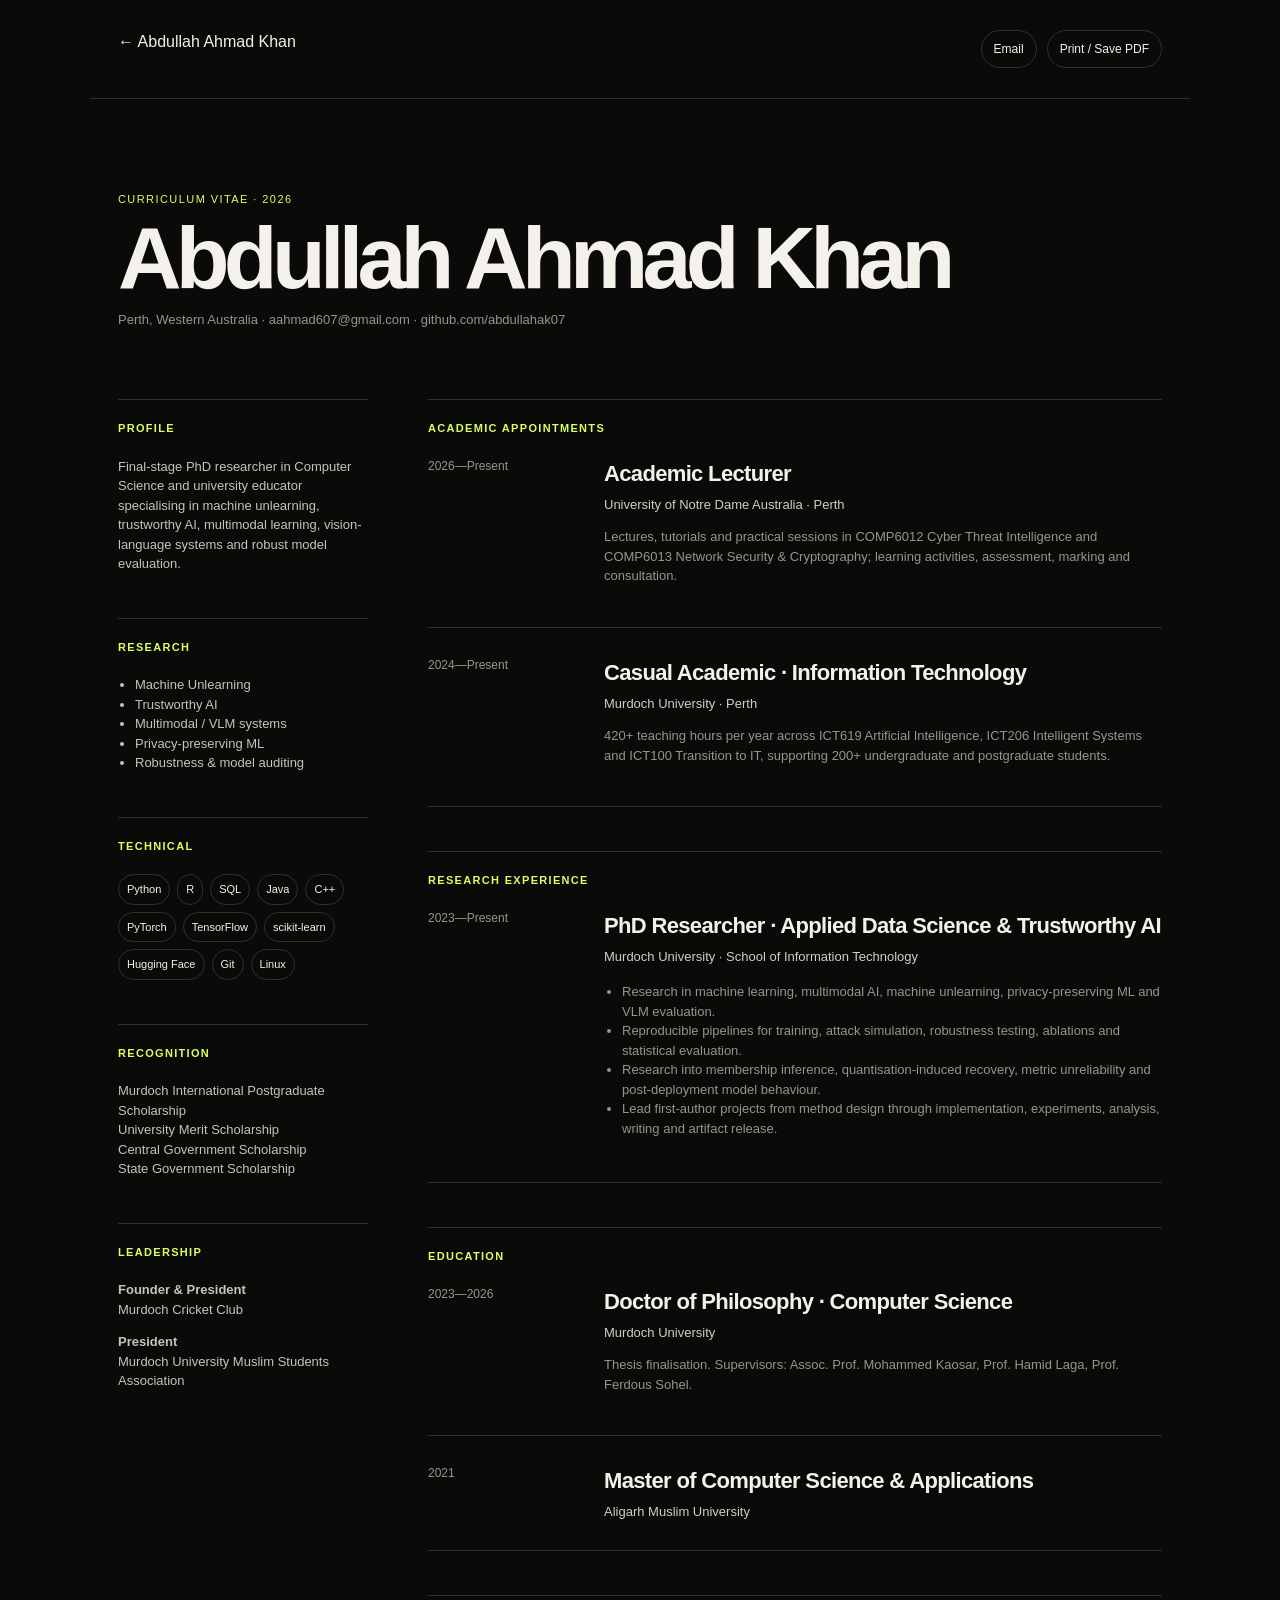
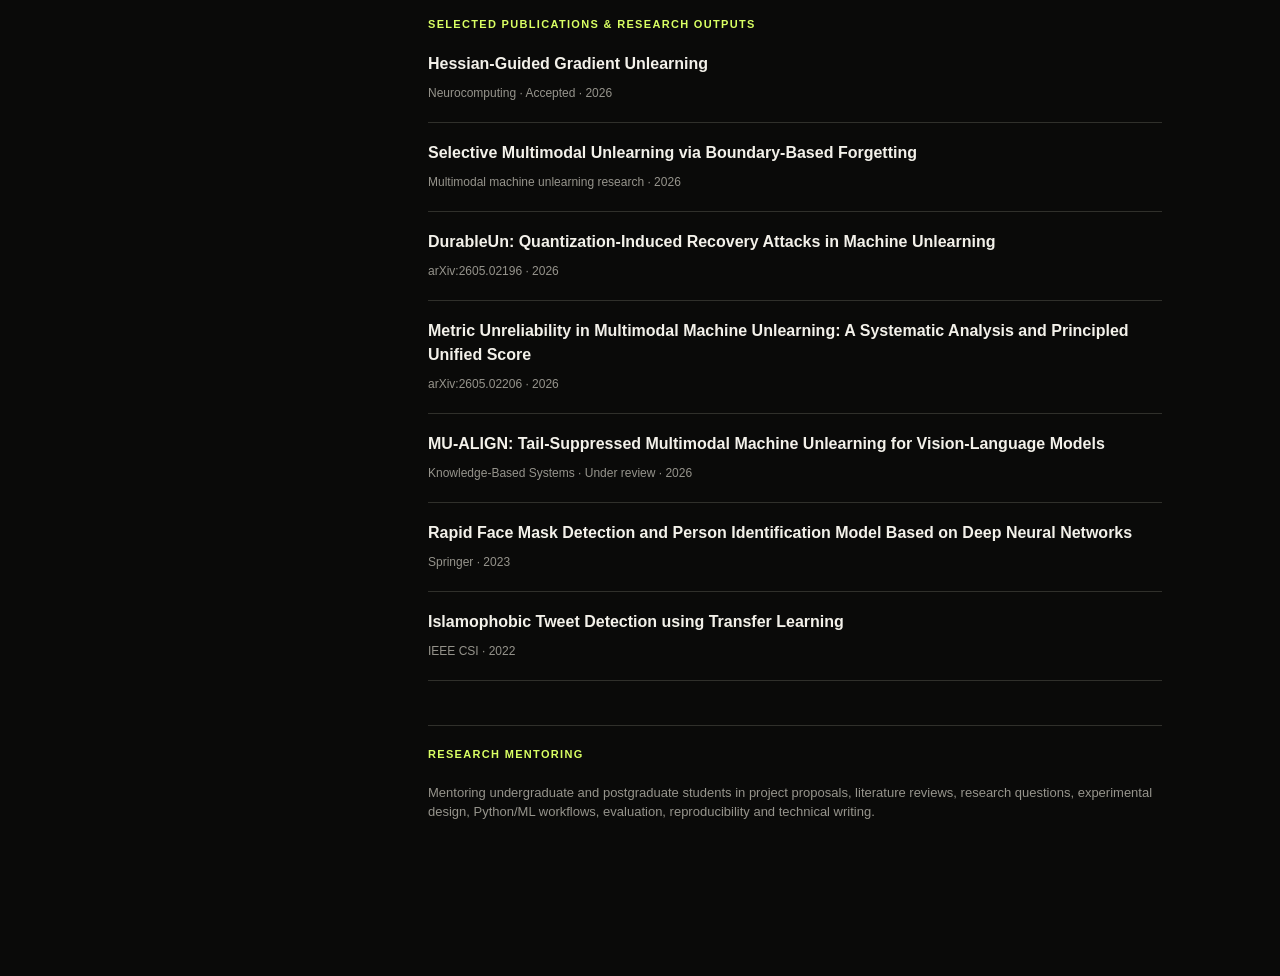
==== cv.html @ 759d42a9 "Add files via upload" ====
<!doctype html>
<html lang="en">
<head>
<meta charset="utf-8"><meta name="viewport" content="width=device-width,initial-scale=1">
<title>CV — Abdullah Ahmad Khan</title>
<meta name="description" content="Curriculum vitae of Abdullah Ahmad Khan — AI researcher and university lecturer.">
<style>
:root{--bg:#0a0a09;--text:#f3f1ea;--muted:#96948c;--line:#30302b;--accent:#d9ff63}*{box-sizing:border-box}body{margin:0;background:var(--bg);color:var(--text);font-family:Arial,Helvetica,sans-serif;line-height:1.5}a{color:inherit}.top{max-width:1100px;margin:auto;padding:30px 28px;display:flex;justify-content:space-between;gap:20px;border-bottom:1px solid var(--line)}.top a{text-decoration:none}.actions{display:flex;gap:10px}.actions a,.actions button{border:1px solid var(--line);background:none;color:var(--text);padding:9px 12px;border-radius:999px;font:inherit;font-size:12px;cursor:pointer}.cv{max-width:1100px;margin:auto;padding:70px 28px 110px}.name{font-size:clamp(48px,8vw,88px);letter-spacing:-.065em;line-height:.9;margin:0}.strap{color:var(--accent);text-transform:uppercase;letter-spacing:.13em;font-size:11px;margin:22px 0 10px}.contact{color:var(--muted);font-size:13px}.grid{display:grid;grid-template-columns:250px 1fr;gap:60px;margin-top:70px}.side h2,.main h2{font-size:11px;text-transform:uppercase;letter-spacing:.12em;color:var(--accent);margin:0 0 20px}.side section,.main section{border-top:1px solid var(--line);padding-top:20px;margin-bottom:44px}.side p,.side li{color:#c5c3bb;font-size:13px}.side ul{padding-left:17px}.item{display:grid;grid-template-columns:150px 1fr;gap:26px;padding:0 0 28px;margin-bottom:28px;border-bottom:1px solid var(--line)}.item time{color:var(--muted);font-size:12px}.item h3{font-size:22px;letter-spacing:-.03em;margin:0 0 5px}.item .org{color:#d0cec6;font-size:13px}.item p,.item li{color:var(--muted);font-size:13px}.item ul{padding-left:18px}.pub{padding:0 0 18px;margin-bottom:18px;border-bottom:1px solid var(--line)}.pub strong{display:block;margin-bottom:4px}.pub span{color:var(--muted);font-size:12px}.skills{display:flex;flex-wrap:wrap;gap:7px}.skills span{padding:6px 8px;border:1px solid var(--line);border-radius:999px;font-size:11px}@media(max-width:760px){.grid{grid-template-columns:1fr;gap:20px}.item{grid-template-columns:1fr;gap:6px}.top{padding:18px}.cv{padding:50px 20px}.actions a{display:none}}@media print{body{background:white;color:#111}.top{display:none}.cv{padding:0;max-width:none}.name{font-size:56px}.strap,.side h2,.main h2{color:#111}.contact,.side p,.side li,.item time,.item p,.item li,.pub span{color:#444}.grid{grid-template-columns:210px 1fr;gap:36px}.side section,.main section,.item,.pub{border-color:#ccc}.skills span{border-color:#ccc}.item{break-inside:avoid}.pub{break-inside:avoid}}
</style>
</head>
<body>
<header class="top"><a href="index.html">← Abdullah Ahmad Khan</a><div class="actions"><a href="mailto:aahmad607@gmail.com">Email</a><button onclick="window.print()">Print / Save PDF</button></div></header>
<main class="cv">
<p class="strap">Curriculum Vitae · 2026</p><h1 class="name">Abdullah Ahmad Khan</h1><p class="contact">Perth, Western Australia · aahmad607@gmail.com · github.com/abdullahak07</p>
<div class="grid">
<aside class="side">
<section><h2>Profile</h2><p>Final-stage PhD researcher in Computer Science and university educator specialising in machine unlearning, trustworthy AI, multimodal learning, vision-language systems and robust model evaluation.</p></section>
<section><h2>Research</h2><ul><li>Machine Unlearning</li><li>Trustworthy AI</li><li>Multimodal / VLM systems</li><li>Privacy-preserving ML</li><li>Robustness & model auditing</li></ul></section>
<section><h2>Technical</h2><div class="skills"><span>Python</span><span>R</span><span>SQL</span><span>Java</span><span>C++</span><span>PyTorch</span><span>TensorFlow</span><span>scikit-learn</span><span>Hugging Face</span><span>Git</span><span>Linux</span></div></section>
<section><h2>Recognition</h2><p>Murdoch International Postgraduate Scholarship<br>University Merit Scholarship<br>Central Government Scholarship<br>State Government Scholarship</p></section>
<section><h2>Leadership</h2><p><strong>Founder & President</strong><br>Murdoch Cricket Club</p><p><strong>President</strong><br>Murdoch University Muslim Students Association</p></section>
</aside>
<div class="main">
<section><h2>Academic appointments</h2>
<div class="item"><time>2026—Present</time><div><h3>Academic Lecturer</h3><div class="org">University of Notre Dame Australia · Perth</div><p>Lectures, tutorials and practical sessions in COMP6012 Cyber Threat Intelligence and COMP6013 Network Security & Cryptography; learning activities, assessment, marking and consultation.</p></div></div>
<div class="item"><time>2024—Present</time><div><h3>Casual Academic · Information Technology</h3><div class="org">Murdoch University · Perth</div><p>420+ teaching hours per year across ICT619 Artificial Intelligence, ICT206 Intelligent Systems and ICT100 Transition to IT, supporting 200+ undergraduate and postgraduate students.</p></div></div>
</section>
<section><h2>Research experience</h2><div class="item"><time>2023—Present</time><div><h3>PhD Researcher · Applied Data Science & Trustworthy AI</h3><div class="org">Murdoch University · School of Information Technology</div><ul><li>Research in machine learning, multimodal AI, machine unlearning, privacy-preserving ML and VLM evaluation.</li><li>Reproducible pipelines for training, attack simulation, robustness testing, ablations and statistical evaluation.</li><li>Research into membership inference, quantisation-induced recovery, metric unreliability and post-deployment model behaviour.</li><li>Lead first-author projects from method design through implementation, experiments, analysis, writing and artifact release.</li></ul></div></div></section>
<section><h2>Education</h2>
<div class="item"><time>2023—2026</time><div><h3>Doctor of Philosophy · Computer Science</h3><div class="org">Murdoch University</div><p>Thesis finalisation. Supervisors: Assoc. Prof. Mohammed Kaosar, Prof. Hamid Laga, Prof. Ferdous Sohel.</p></div></div>
<div class="item"><time>2021</time><div><h3>Master of Computer Science & Applications</h3><div class="org">Aligarh Muslim University</div></div></div>
</section>
<section><h2>Selected publications & research outputs</h2>
<div class="pub"><strong>Hessian-Guided Gradient Unlearning</strong><span>Neurocomputing · Accepted · 2026</span></div>
<div class="pub"><strong>Selective Multimodal Unlearning via Boundary-Based Forgetting</strong><span>Multimodal machine unlearning research · 2026</span></div>
<div class="pub"><strong>DurableUn: Quantization-Induced Recovery Attacks in Machine Unlearning</strong><span>arXiv:2605.02196 · 2026</span></div>
<div class="pub"><strong>Metric Unreliability in Multimodal Machine Unlearning: A Systematic Analysis and Principled Unified Score</strong><span>arXiv:2605.02206 · 2026</span></div>
<div class="pub"><strong>MU-ALIGN: Tail-Suppressed Multimodal Machine Unlearning for Vision-Language Models</strong><span>Knowledge-Based Systems · Under review · 2026</span></div>
<div class="pub"><strong>Rapid Face Mask Detection and Person Identification Model Based on Deep Neural Networks</strong><span>Springer · 2023</span></div>
<div class="pub"><strong>Islamophobic Tweet Detection using Transfer Learning</strong><span>IEEE CSI · 2022</span></div>
</section>
<section><h2>Research mentoring</h2><p style="color:var(--muted);font-size:13px">Mentoring undergraduate and postgraduate students in project proposals, literature reviews, research questions, experimental design, Python/ML workflows, evaluation, reproducibility and technical writing.</p></section>
</div></div></main></body></html>
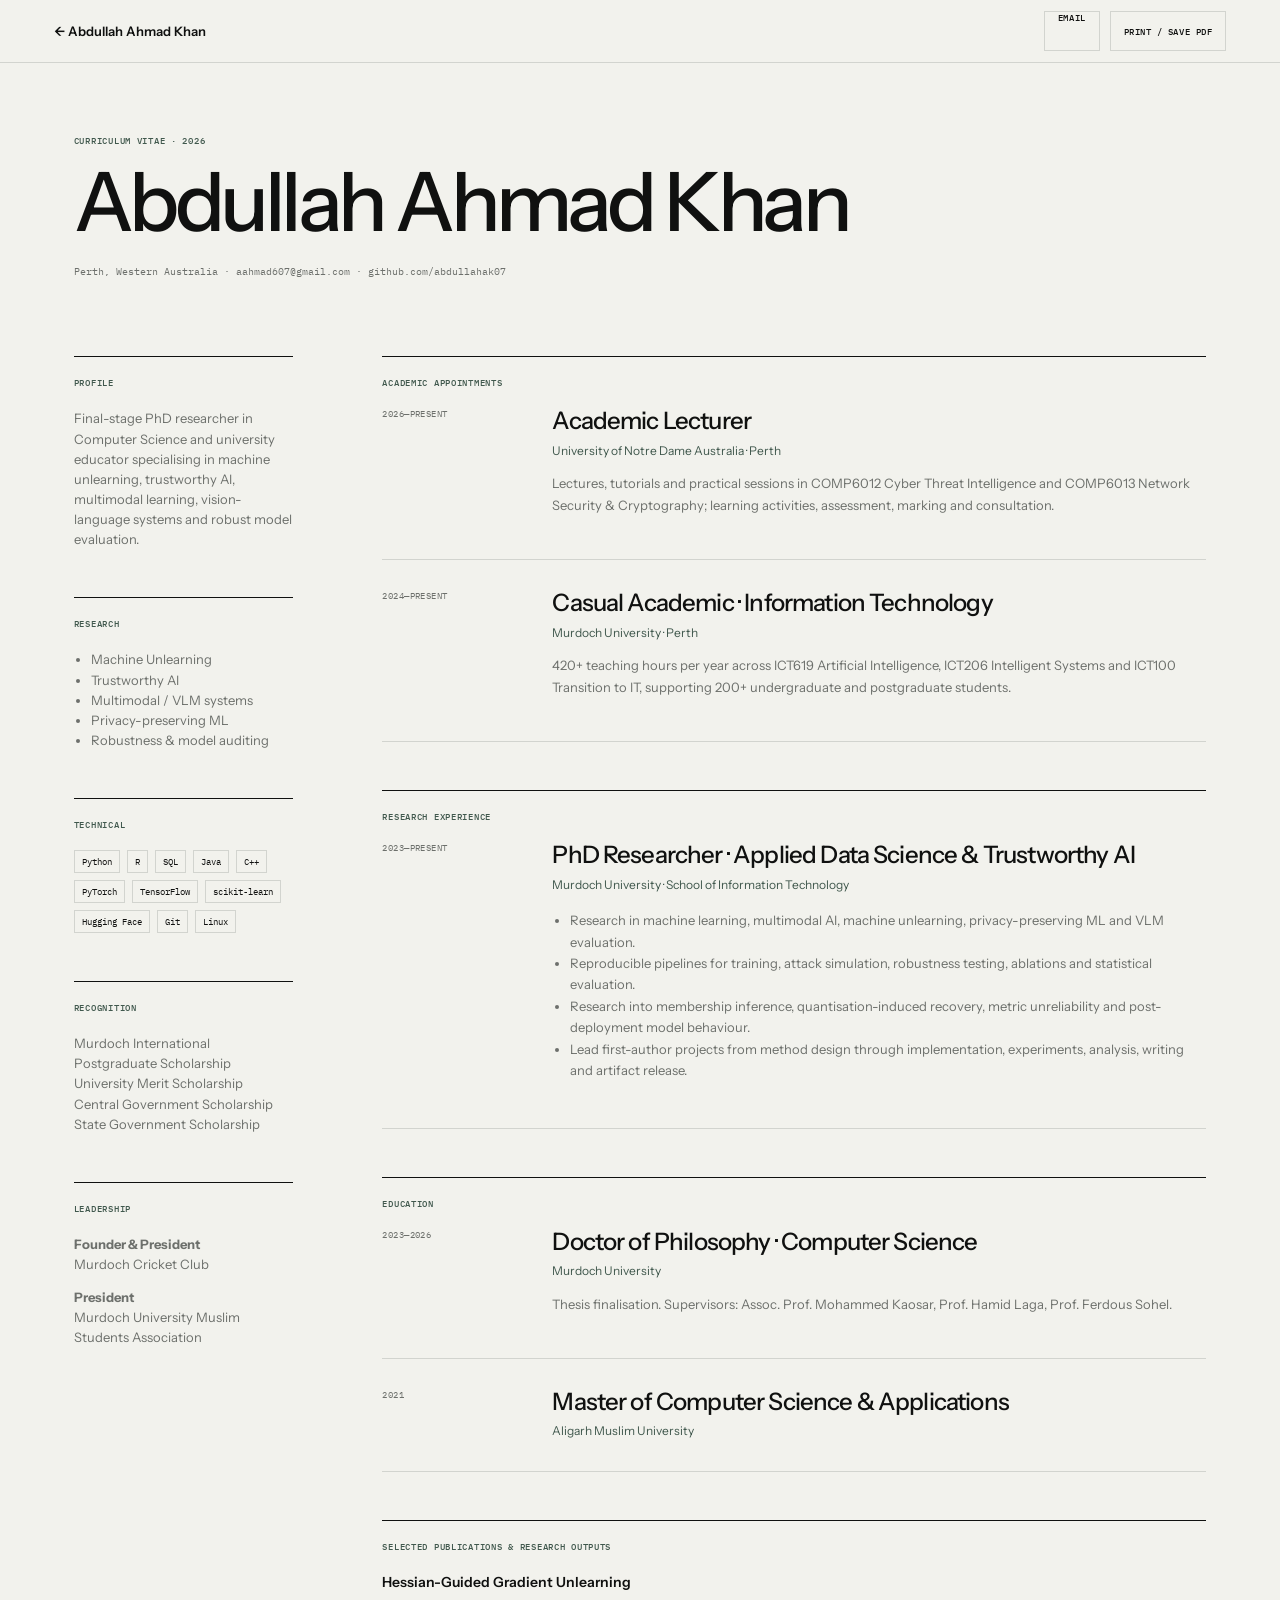
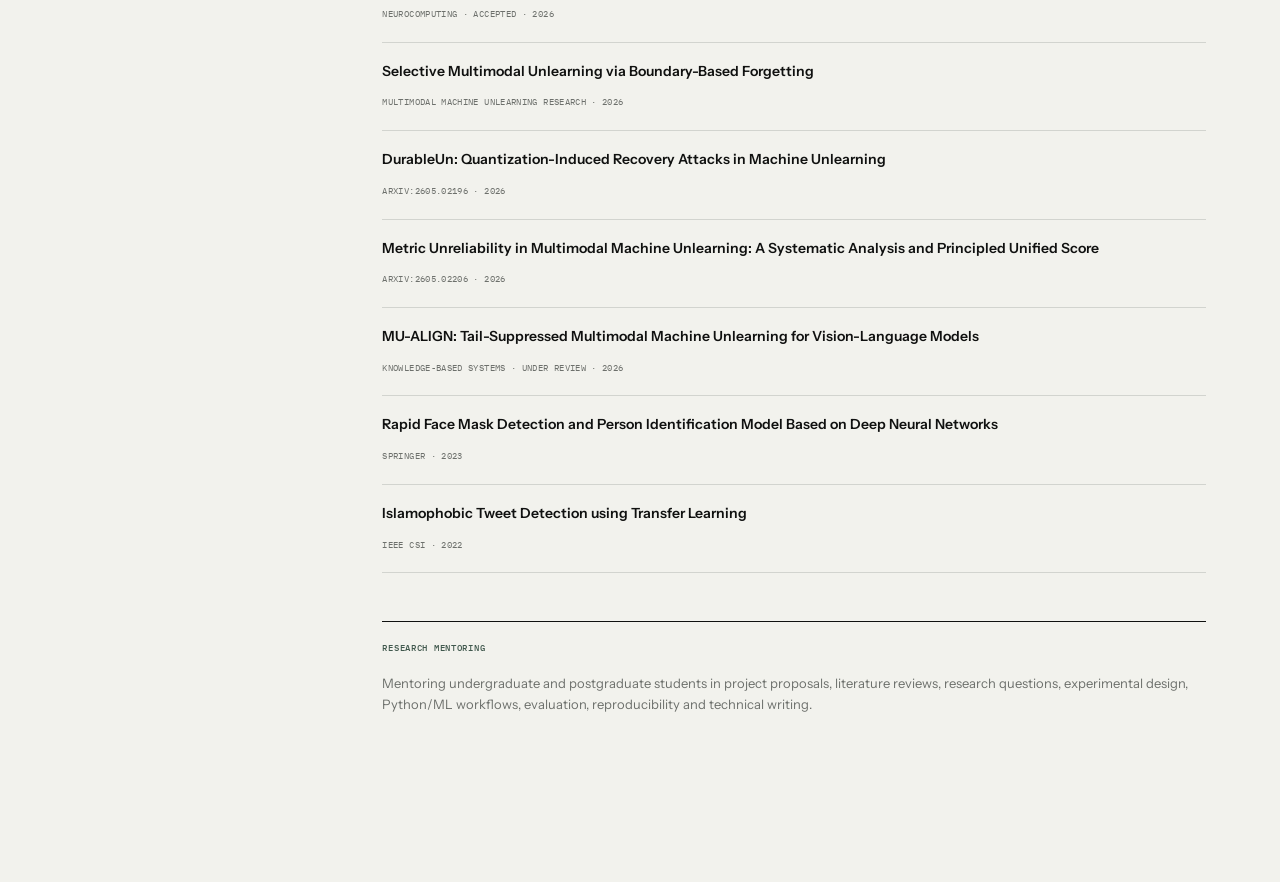
==== commit 61f0f0a8: "Align CV page with clean studio design" ====
--- a/cv.html
+++ b/cv.html
@@ -1,15 +1,20 @@
 <!doctype html>
 <html lang="en">
 <head>
-<meta charset="utf-8"><meta name="viewport" content="width=device-width,initial-scale=1">
+<meta charset="utf-8">
+<meta name="viewport" content="width=device-width,initial-scale=1">
+<meta name="theme-color" content="#f2f2ed">
 <title>CV — Abdullah Ahmad Khan</title>
 <meta name="description" content="Curriculum vitae of Abdullah Ahmad Khan — AI researcher and university lecturer.">
+<link rel="preconnect" href="https://fonts.googleapis.com">
+<link rel="preconnect" href="https://fonts.gstatic.com" crossorigin>
+<link href="https://fonts.googleapis.com/css2?family=IBM+Plex+Mono:wght@400;500&family=Instrument+Sans:wght@400;500;600&display=swap" rel="stylesheet">
 <style>
-:root{--bg:#0a0a09;--text:#f3f1ea;--muted:#96948c;--line:#30302b;--accent:#d9ff63}*{box-sizing:border-box}body{margin:0;background:var(--bg);color:var(--text);font-family:Arial,Helvetica,sans-serif;line-height:1.5}a{color:inherit}.top{max-width:1100px;margin:auto;padding:30px 28px;display:flex;justify-content:space-between;gap:20px;border-bottom:1px solid var(--line)}.top a{text-decoration:none}.actions{display:flex;gap:10px}.actions a,.actions button{border:1px solid var(--line);background:none;color:var(--text);padding:9px 12px;border-radius:999px;font:inherit;font-size:12px;cursor:pointer}.cv{max-width:1100px;margin:auto;padding:70px 28px 110px}.name{font-size:clamp(48px,8vw,88px);letter-spacing:-.065em;line-height:.9;margin:0}.strap{color:var(--accent);text-transform:uppercase;letter-spacing:.13em;font-size:11px;margin:22px 0 10px}.contact{color:var(--muted);font-size:13px}.grid{display:grid;grid-template-columns:250px 1fr;gap:60px;margin-top:70px}.side h2,.main h2{font-size:11px;text-transform:uppercase;letter-spacing:.12em;color:var(--accent);margin:0 0 20px}.side section,.main section{border-top:1px solid var(--line);padding-top:20px;margin-bottom:44px}.side p,.side li{color:#c5c3bb;font-size:13px}.side ul{padding-left:17px}.item{display:grid;grid-template-columns:150px 1fr;gap:26px;padding:0 0 28px;margin-bottom:28px;border-bottom:1px solid var(--line)}.item time{color:var(--muted);font-size:12px}.item h3{font-size:22px;letter-spacing:-.03em;margin:0 0 5px}.item .org{color:#d0cec6;font-size:13px}.item p,.item li{color:var(--muted);font-size:13px}.item ul{padding-left:18px}.pub{padding:0 0 18px;margin-bottom:18px;border-bottom:1px solid var(--line)}.pub strong{display:block;margin-bottom:4px}.pub span{color:var(--muted);font-size:12px}.skills{display:flex;flex-wrap:wrap;gap:7px}.skills span{padding:6px 8px;border:1px solid var(--line);border-radius:999px;font-size:11px}@media(max-width:760px){.grid{grid-template-columns:1fr;gap:20px}.item{grid-template-columns:1fr;gap:6px}.top{padding:18px}.cv{padding:50px 20px}.actions a{display:none}}@media print{body{background:white;color:#111}.top{display:none}.cv{padding:0;max-width:none}.name{font-size:56px}.strap,.side h2,.main h2{color:#111}.contact,.side p,.side li,.item time,.item p,.item li,.pub span{color:#444}.grid{grid-template-columns:210px 1fr;gap:36px}.side section,.main section,.item,.pub{border-color:#ccc}.skills span{border-color:#ccc}.item{break-inside:avoid}.pub{break-inside:avoid}}
+:root{--bg:#f2f2ed;--surface:#fafaf7;--ink:#101110;--muted:#6d706c;--line:#d2d4cf;--accent:#40584d;--sans:"Instrument Sans",Arial,sans-serif;--mono:"IBM Plex Mono",Consolas,monospace}*{box-sizing:border-box}html{background:var(--bg)}body{margin:0;background:var(--bg);color:var(--ink);font-family:var(--sans);font-size:16px;line-height:1.55;-webkit-font-smoothing:antialiased}a{color:inherit}.top{position:sticky;top:0;z-index:10;max-width:none;margin:0;padding:11px clamp(20px,4.2vw,64px);display:flex;justify-content:space-between;align-items:center;gap:20px;border-bottom:1px solid var(--line);background:rgba(242,242,237,.96);backdrop-filter:blur(12px)}.top>a{text-decoration:none;font-weight:600;font-size:13px}.actions{display:flex;gap:10px}.actions a,.actions button{min-height:40px;border:1px solid var(--line);background:transparent;color:var(--ink);padding:0 13px;font:500 9px var(--mono);text-transform:uppercase;letter-spacing:.06em;cursor:pointer;text-decoration:none}.actions a:hover,.actions button:hover{border-color:var(--ink)}.cv{max-width:1240px;margin:auto;padding:72px clamp(20px,4.2vw,64px) 120px}.strap{margin:0 0 18px;color:var(--accent);font:500 9px var(--mono);text-transform:uppercase;letter-spacing:.08em}.name{max-width:900px;font-size:clamp(48px,7vw,82px);font-weight:500;letter-spacing:-.055em;line-height:.92;margin:0}.contact{margin:24px 0 0;color:var(--muted);font:400 10px var(--mono);line-height:1.7}.grid{display:grid;grid-template-columns:minmax(210px,.42fr) minmax(0,1.58fr);gap:clamp(42px,7vw,96px);margin-top:76px}.side h2,.main h2{font:500 9px var(--mono);text-transform:uppercase;letter-spacing:.08em;color:var(--accent);margin:0 0 20px}.side section,.main section{border-top:1px solid var(--ink);padding-top:20px;margin-bottom:48px}.side p,.side li{color:var(--muted);font-size:13px}.side ul{padding-left:17px}.item{display:grid;grid-template-columns:140px minmax(0,1fr);gap:30px;padding:0 0 30px;margin-bottom:30px;border-bottom:1px solid var(--line)}.item time{color:var(--muted);font:400 9px var(--mono);text-transform:uppercase;letter-spacing:.05em}.item h3{font-size:24px;font-weight:500;letter-spacing:-.035em;line-height:1.1;margin:0 0 7px}.item .org{color:var(--accent);font-size:12px}.item p,.item li{color:var(--muted);font-size:13px;line-height:1.65}.item ul{padding-left:18px}.pub{padding:0 0 18px;margin-bottom:18px;border-bottom:1px solid var(--line)}.pub strong{display:block;font-size:14px;font-weight:600;margin-bottom:5px}.pub span{color:var(--muted);font:400 9px var(--mono);text-transform:uppercase;letter-spacing:.04em}.skills{display:flex;flex-wrap:wrap;gap:7px}.skills span{padding:5px 7px;border:1px solid var(--line);font:400 9px var(--mono)}:focus-visible{outline:2px solid var(--accent);outline-offset:3px}@media(max-width:760px){.grid{grid-template-columns:1fr;gap:10px}.item{grid-template-columns:1fr;gap:8px}.top{padding:10px 18px}.cv{padding:48px 20px 90px}.actions a{display:none}.name{font-size:clamp(46px,13vw,68px)}}@media print{body{background:#fff;color:#111}.top{display:none}.cv{padding:0;max-width:none}.name{font-size:54px}.strap,.side h2,.main h2,.item .org{color:#111}.contact,.side p,.side li,.item time,.item p,.item li,.pub span{color:#444}.grid{grid-template-columns:200px 1fr;gap:34px}.side section,.main section,.item,.pub{border-color:#ccc}.skills span{border-color:#ccc}.item,.pub{break-inside:avoid}}
 </style>
 </head>
 <body>
-<header class="top"><a href="index.html">← Abdullah Ahmad Khan</a><div class="actions"><a href="mailto:aahmad607@gmail.com">Email</a><button onclick="window.print()">Print / Save PDF</button></div></header>
+<header class="top"><a href="index.html">← Abdullah Ahmad Khan</a><div class="actions"><a href="mailto:aahmad607@gmail.com">Email</a><button type="button" onclick="window.print()">Print / Save PDF</button></div></header>
 <main class="cv">
 <p class="strap">Curriculum Vitae · 2026</p><h1 class="name">Abdullah Ahmad Khan</h1><p class="contact">Perth, Western Australia · aahmad607@gmail.com · github.com/abdullahak07</p>
 <div class="grid">
@@ -40,4 +45,4 @@
 <div class="pub"><strong>Islamophobic Tweet Detection using Transfer Learning</strong><span>IEEE CSI · 2022</span></div>
 </section>
 <section><h2>Research mentoring</h2><p style="color:var(--muted);font-size:13px">Mentoring undergraduate and postgraduate students in project proposals, literature reviews, research questions, experimental design, Python/ML workflows, evaluation, reproducibility and technical writing.</p></section>
-</div></div></main></body></html>
+</div></div></main></body></html>
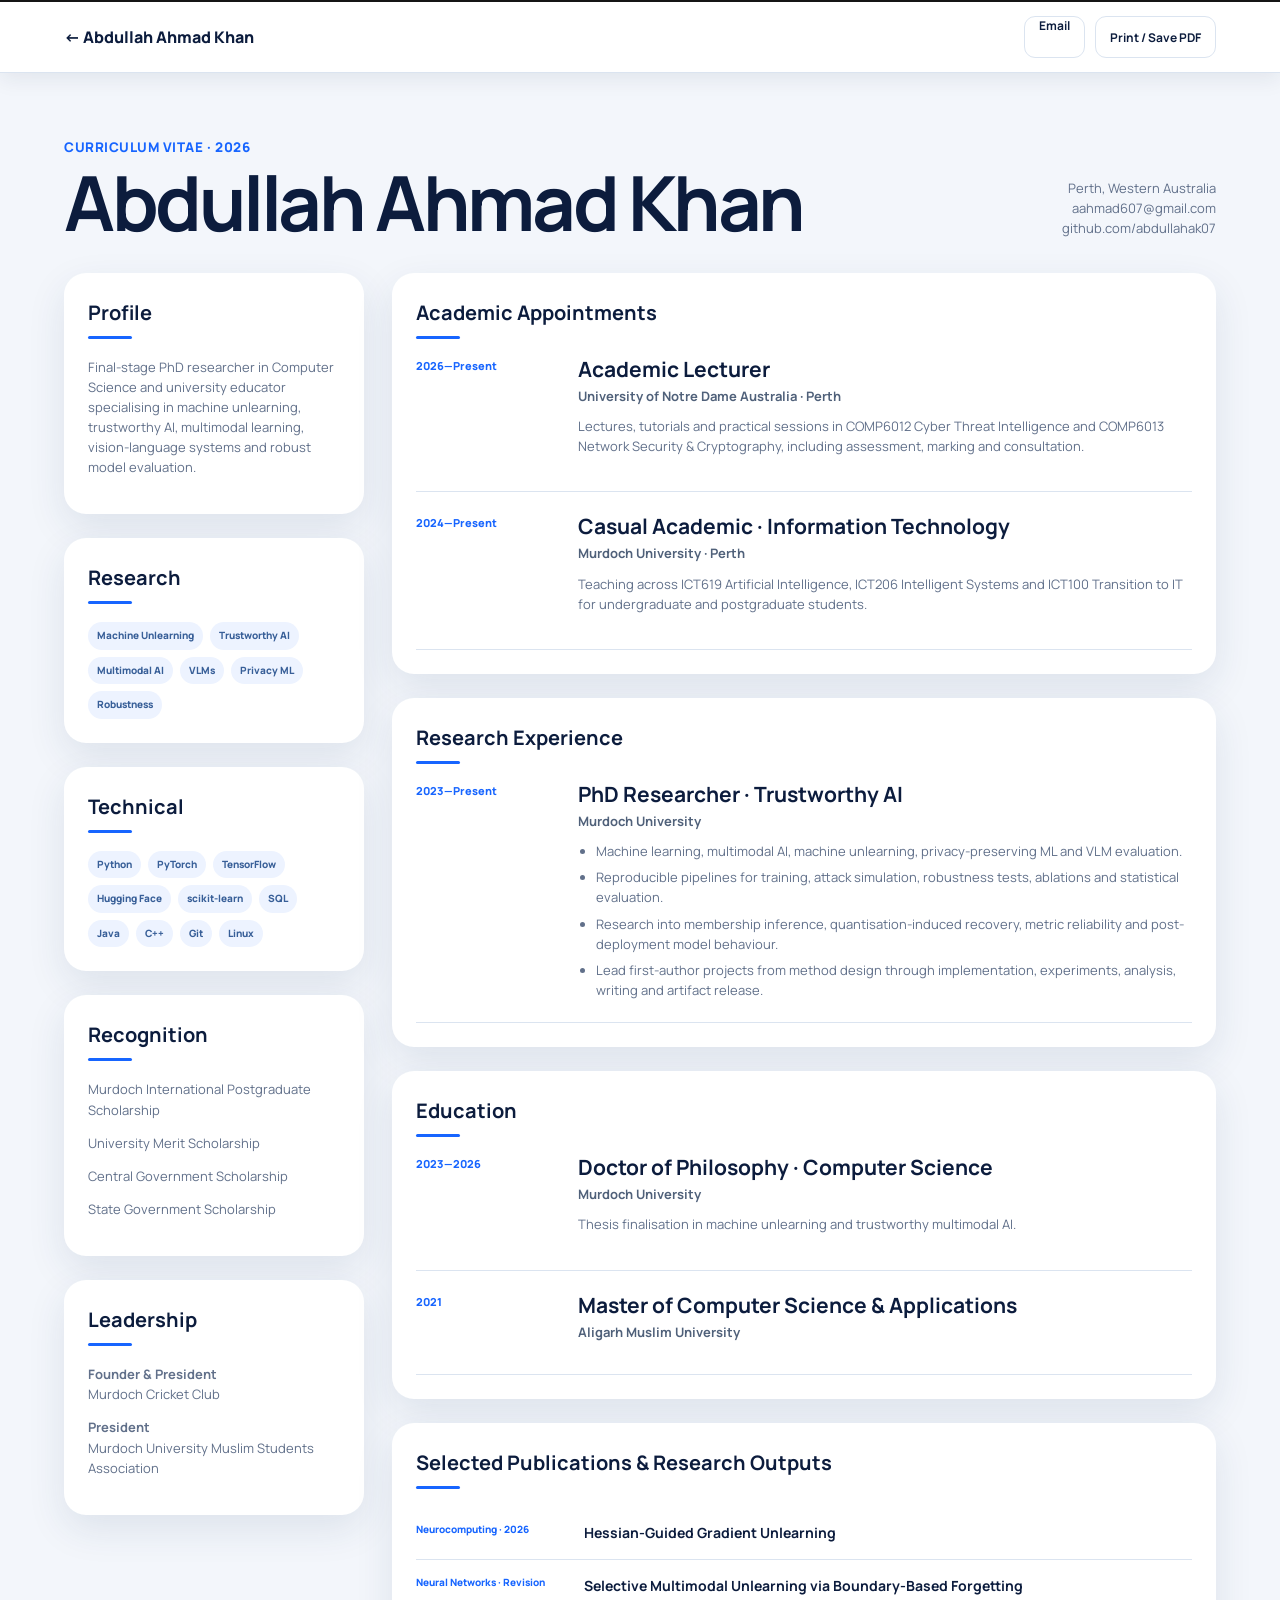
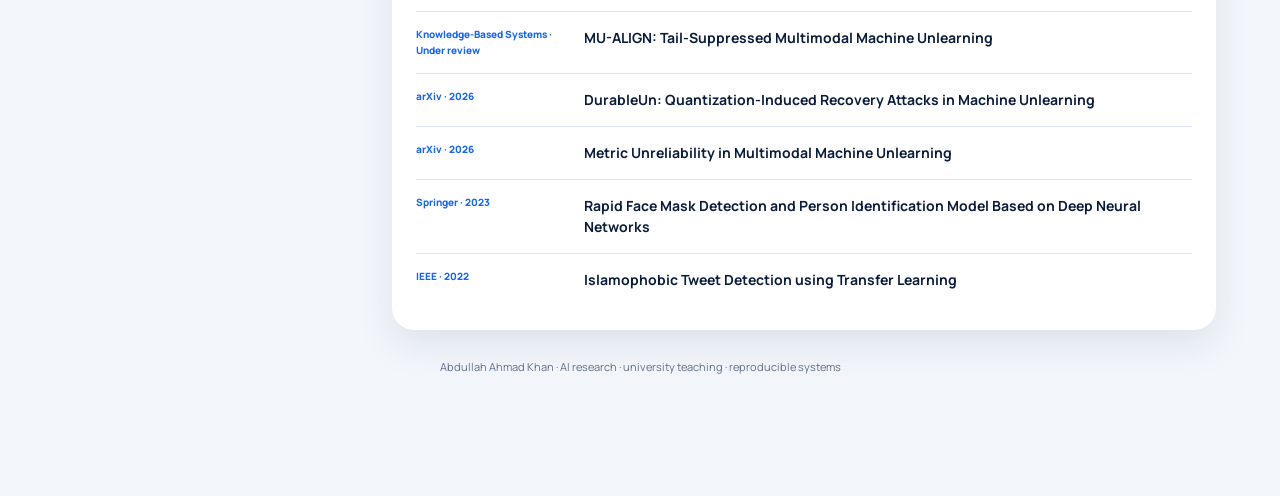
==== commit 82cd01e2: "Finish Mintorian-style full site rebrand" ====
--- a/cv.html
+++ b/cv.html
@@ -1,48 +1,58 @@
 <!doctype html>
 <html lang="en">
 <head>
-<meta charset="utf-8">
-<meta name="viewport" content="width=device-width,initial-scale=1">
-<meta name="theme-color" content="#f2f2ed">
-<title>CV — Abdullah Ahmad Khan</title>
-<meta name="description" content="Curriculum vitae of Abdullah Ahmad Khan — AI researcher and university lecturer.">
-<link rel="preconnect" href="https://fonts.googleapis.com">
-<link rel="preconnect" href="https://fonts.gstatic.com" crossorigin>
-<link href="https://fonts.googleapis.com/css2?family=IBM+Plex+Mono:wght@400;500&family=Instrument+Sans:wght@400;500;600&display=swap" rel="stylesheet">
-<style>
-:root{--bg:#f2f2ed;--surface:#fafaf7;--ink:#101110;--muted:#6d706c;--line:#d2d4cf;--accent:#40584d;--sans:"Instrument Sans",Arial,sans-serif;--mono:"IBM Plex Mono",Consolas,monospace}*{box-sizing:border-box}html{background:var(--bg)}body{margin:0;background:var(--bg);color:var(--ink);font-family:var(--sans);font-size:16px;line-height:1.55;-webkit-font-smoothing:antialiased}a{color:inherit}.top{position:sticky;top:0;z-index:10;max-width:none;margin:0;padding:11px clamp(20px,4.2vw,64px);display:flex;justify-content:space-between;align-items:center;gap:20px;border-bottom:1px solid var(--line);background:rgba(242,242,237,.96);backdrop-filter:blur(12px)}.top>a{text-decoration:none;font-weight:600;font-size:13px}.actions{display:flex;gap:10px}.actions a,.actions button{min-height:40px;border:1px solid var(--line);background:transparent;color:var(--ink);padding:0 13px;font:500 9px var(--mono);text-transform:uppercase;letter-spacing:.06em;cursor:pointer;text-decoration:none}.actions a:hover,.actions button:hover{border-color:var(--ink)}.cv{max-width:1240px;margin:auto;padding:72px clamp(20px,4.2vw,64px) 120px}.strap{margin:0 0 18px;color:var(--accent);font:500 9px var(--mono);text-transform:uppercase;letter-spacing:.08em}.name{max-width:900px;font-size:clamp(48px,7vw,82px);font-weight:500;letter-spacing:-.055em;line-height:.92;margin:0}.contact{margin:24px 0 0;color:var(--muted);font:400 10px var(--mono);line-height:1.7}.grid{display:grid;grid-template-columns:minmax(210px,.42fr) minmax(0,1.58fr);gap:clamp(42px,7vw,96px);margin-top:76px}.side h2,.main h2{font:500 9px var(--mono);text-transform:uppercase;letter-spacing:.08em;color:var(--accent);margin:0 0 20px}.side section,.main section{border-top:1px solid var(--ink);padding-top:20px;margin-bottom:48px}.side p,.side li{color:var(--muted);font-size:13px}.side ul{padding-left:17px}.item{display:grid;grid-template-columns:140px minmax(0,1fr);gap:30px;padding:0 0 30px;margin-bottom:30px;border-bottom:1px solid var(--line)}.item time{color:var(--muted);font:400 9px var(--mono);text-transform:uppercase;letter-spacing:.05em}.item h3{font-size:24px;font-weight:500;letter-spacing:-.035em;line-height:1.1;margin:0 0 7px}.item .org{color:var(--accent);font-size:12px}.item p,.item li{color:var(--muted);font-size:13px;line-height:1.65}.item ul{padding-left:18px}.pub{padding:0 0 18px;margin-bottom:18px;border-bottom:1px solid var(--line)}.pub strong{display:block;font-size:14px;font-weight:600;margin-bottom:5px}.pub span{color:var(--muted);font:400 9px var(--mono);text-transform:uppercase;letter-spacing:.04em}.skills{display:flex;flex-wrap:wrap;gap:7px}.skills span{padding:5px 7px;border:1px solid var(--line);font:400 9px var(--mono)}:focus-visible{outline:2px solid var(--accent);outline-offset:3px}@media(max-width:760px){.grid{grid-template-columns:1fr;gap:10px}.item{grid-template-columns:1fr;gap:8px}.top{padding:10px 18px}.cv{padding:48px 20px 90px}.actions a{display:none}.name{font-size:clamp(46px,13vw,68px)}}@media print{body{background:#fff;color:#111}.top{display:none}.cv{padding:0;max-width:none}.name{font-size:54px}.strap,.side h2,.main h2,.item .org{color:#111}.contact,.side p,.side li,.item time,.item p,.item li,.pub span{color:#444}.grid{grid-template-columns:200px 1fr;gap:34px}.side section,.main section,.item,.pub{border-color:#ccc}.skills span{border-color:#ccc}.item,.pub{break-inside:avoid}}
-</style>
+  <meta charset="utf-8" />
+  <meta name="viewport" content="width=device-width,initial-scale=1" />
+  <meta name="theme-color" content="#f3f6fb" />
+  <title>CV — Abdullah Ahmad Khan</title>
+  <meta name="description" content="Curriculum vitae of Abdullah Ahmad Khan — AI researcher and university lecturer." />
+  <link rel="preconnect" href="https://fonts.googleapis.com" />
+  <link rel="preconnect" href="https://fonts.gstatic.com" crossorigin />
+  <link href="https://fonts.googleapis.com/css2?family=Manrope:wght@400;500;600;700;800&display=swap" rel="stylesheet" />
+  <style>
+    :root{--bg:#f3f6fb;--surface:#fff;--navy:#0c1c3d;--text:#17223a;--muted:#61708a;--line:#dbe4f0;--blue:#1765ff;--shadow:0 14px 38px rgba(30,55,95,.10);--font:"Manrope",Arial,sans-serif}*{box-sizing:border-box}html{background:var(--bg)}body{margin:0;background:var(--bg);color:var(--text);font-family:var(--font);line-height:1.55}a{color:inherit}.top{position:sticky;top:0;z-index:20;display:flex;justify-content:space-between;align-items:center;gap:20px;padding:14px clamp(22px,5vw,70px);background:rgba(255,255,255,.98);border-top:2px solid #151515;border-bottom:1px solid var(--line);box-shadow:0 6px 20px rgba(20,38,70,.08)}.top>a{text-decoration:none;color:var(--navy);font-weight:800}.actions{display:flex;gap:10px}.actions a,.actions button{min-height:42px;padding:0 14px;border:1px solid var(--line);border-radius:11px;background:white;color:var(--navy);font:700 12px var(--font);text-decoration:none;cursor:pointer}.actions a:hover,.actions button:hover{border-color:var(--blue);color:var(--blue)}.cv{width:min(1280px,100%);margin:auto;padding:64px clamp(22px,5vw,70px) 110px}.hero{display:grid;grid-template-columns:1fr auto;gap:30px;align-items:end;margin-bottom:34px}.hero small{display:block;color:var(--blue);font-weight:800;letter-spacing:.04em}.hero h1{margin:8px 0 0;color:var(--navy);font-size:clamp(44px,6vw,76px);line-height:.96;letter-spacing:-.045em}.contact{text-align:right;color:var(--muted);font-size:13px}.grid{display:grid;grid-template-columns:300px 1fr;gap:28px}.side,.main{display:flex;flex-direction:column;gap:24px}.card{background:white;border-radius:22px;box-shadow:var(--shadow);padding:24px}.card h2{margin:0 0 18px;color:var(--navy);font-size:20px}.card h2::after{content:"";display:block;width:44px;height:3px;margin-top:8px;border-radius:10px;background:var(--blue)}.card p,.card li{color:var(--muted);font-size:13px}.card ul{margin:0;padding-left:18px}.chips{display:flex;flex-wrap:wrap;gap:7px}.chips span{padding:6px 9px;border-radius:999px;background:#edf3ff;color:#385f98;font-size:10px;font-weight:800}.item{display:grid;grid-template-columns:140px 1fr;gap:22px;padding:0 0 22px;margin-bottom:22px;border-bottom:1px solid var(--line)}.item:last-child{margin-bottom:0}.item time{color:var(--blue);font-size:11px;font-weight:800}.item h3{margin:0;color:var(--navy);font-size:21px;line-height:1.2}.item h4{margin:4px 0 10px;color:#50617a;font-size:13px}.item p,.item li{margin-top:6px}.pub{display:grid;grid-template-columns:150px 1fr;gap:18px;padding:15px 0;border-bottom:1px solid var(--line)}.pub:last-child{border-bottom:0}.pub span{color:var(--blue);font-size:10px;font-weight:800}.pub strong{color:var(--navy);font-size:14px}.footer-note{margin-top:28px;color:var(--muted);font-size:11px;text-align:center}@media(max-width:820px){.hero{grid-template-columns:1fr}.contact{text-align:left}.grid{grid-template-columns:1fr}.item,.pub{grid-template-columns:1fr;gap:6px}.actions a{display:none}}@media print{body{background:white}.top{display:none}.cv{padding:0;max-width:none}.card{box-shadow:none;border:1px solid #ddd;break-inside:avoid}.grid{grid-template-columns:250px 1fr;gap:18px}.hero h1{font-size:48px}.item{break-inside:avoid}}
+  </style>
 </head>
 <body>
-<header class="top"><a href="index.html">← Abdullah Ahmad Khan</a><div class="actions"><a href="mailto:aahmad607@gmail.com">Email</a><button type="button" onclick="window.print()">Print / Save PDF</button></div></header>
-<main class="cv">
-<p class="strap">Curriculum Vitae · 2026</p><h1 class="name">Abdullah Ahmad Khan</h1><p class="contact">Perth, Western Australia · aahmad607@gmail.com · github.com/abdullahak07</p>
-<div class="grid">
-<aside class="side">
-<section><h2>Profile</h2><p>Final-stage PhD researcher in Computer Science and university educator specialising in machine unlearning, trustworthy AI, multimodal learning, vision-language systems and robust model evaluation.</p></section>
-<section><h2>Research</h2><ul><li>Machine Unlearning</li><li>Trustworthy AI</li><li>Multimodal / VLM systems</li><li>Privacy-preserving ML</li><li>Robustness & model auditing</li></ul></section>
-<section><h2>Technical</h2><div class="skills"><span>Python</span><span>R</span><span>SQL</span><span>Java</span><span>C++</span><span>PyTorch</span><span>TensorFlow</span><span>scikit-learn</span><span>Hugging Face</span><span>Git</span><span>Linux</span></div></section>
-<section><h2>Recognition</h2><p>Murdoch International Postgraduate Scholarship<br>University Merit Scholarship<br>Central Government Scholarship<br>State Government Scholarship</p></section>
-<section><h2>Leadership</h2><p><strong>Founder & President</strong><br>Murdoch Cricket Club</p><p><strong>President</strong><br>Murdoch University Muslim Students Association</p></section>
-</aside>
-<div class="main">
-<section><h2>Academic appointments</h2>
-<div class="item"><time>2026—Present</time><div><h3>Academic Lecturer</h3><div class="org">University of Notre Dame Australia · Perth</div><p>Lectures, tutorials and practical sessions in COMP6012 Cyber Threat Intelligence and COMP6013 Network Security & Cryptography; learning activities, assessment, marking and consultation.</p></div></div>
-<div class="item"><time>2024—Present</time><div><h3>Casual Academic · Information Technology</h3><div class="org">Murdoch University · Perth</div><p>420+ teaching hours per year across ICT619 Artificial Intelligence, ICT206 Intelligent Systems and ICT100 Transition to IT, supporting 200+ undergraduate and postgraduate students.</p></div></div>
-</section>
-<section><h2>Research experience</h2><div class="item"><time>2023—Present</time><div><h3>PhD Researcher · Applied Data Science & Trustworthy AI</h3><div class="org">Murdoch University · School of Information Technology</div><ul><li>Research in machine learning, multimodal AI, machine unlearning, privacy-preserving ML and VLM evaluation.</li><li>Reproducible pipelines for training, attack simulation, robustness testing, ablations and statistical evaluation.</li><li>Research into membership inference, quantisation-induced recovery, metric unreliability and post-deployment model behaviour.</li><li>Lead first-author projects from method design through implementation, experiments, analysis, writing and artifact release.</li></ul></div></div></section>
-<section><h2>Education</h2>
-<div class="item"><time>2023—2026</time><div><h3>Doctor of Philosophy · Computer Science</h3><div class="org">Murdoch University</div><p>Thesis finalisation. Supervisors: Assoc. Prof. Mohammed Kaosar, Prof. Hamid Laga, Prof. Ferdous Sohel.</p></div></div>
-<div class="item"><time>2021</time><div><h3>Master of Computer Science & Applications</h3><div class="org">Aligarh Muslim University</div></div></div>
-</section>
-<section><h2>Selected publications & research outputs</h2>
-<div class="pub"><strong>Hessian-Guided Gradient Unlearning</strong><span>Neurocomputing · Accepted · 2026</span></div>
-<div class="pub"><strong>Selective Multimodal Unlearning via Boundary-Based Forgetting</strong><span>Multimodal machine unlearning research · 2026</span></div>
-<div class="pub"><strong>DurableUn: Quantization-Induced Recovery Attacks in Machine Unlearning</strong><span>arXiv:2605.02196 · 2026</span></div>
-<div class="pub"><strong>Metric Unreliability in Multimodal Machine Unlearning: A Systematic Analysis and Principled Unified Score</strong><span>arXiv:2605.02206 · 2026</span></div>
-<div class="pub"><strong>MU-ALIGN: Tail-Suppressed Multimodal Machine Unlearning for Vision-Language Models</strong><span>Knowledge-Based Systems · Under review · 2026</span></div>
-<div class="pub"><strong>Rapid Face Mask Detection and Person Identification Model Based on Deep Neural Networks</strong><span>Springer · 2023</span></div>
-<div class="pub"><strong>Islamophobic Tweet Detection using Transfer Learning</strong><span>IEEE CSI · 2022</span></div>
-</section>
-<section><h2>Research mentoring</h2><p style="color:var(--muted);font-size:13px">Mentoring undergraduate and postgraduate students in project proposals, literature reviews, research questions, experimental design, Python/ML workflows, evaluation, reproducibility and technical writing.</p></section>
-</div></div></main></body></html>+  <header class="top"><a href="index.html">← Abdullah Ahmad Khan</a><div class="actions"><a href="mailto:aahmad607@gmail.com">Email</a><button type="button" onclick="window.print()">Print / Save PDF</button></div></header>
+  <main class="cv">
+    <div class="hero"><div><small>CURRICULUM VITAE · 2026</small><h1>Abdullah Ahmad Khan</h1></div><div class="contact">Perth, Western Australia<br>aahmad607@gmail.com<br>github.com/abdullahak07</div></div>
+    <div class="grid">
+      <aside class="side">
+        <section class="card"><h2>Profile</h2><p>Final-stage PhD researcher in Computer Science and university educator specialising in machine unlearning, trustworthy AI, multimodal learning, vision-language systems and robust model evaluation.</p></section>
+        <section class="card"><h2>Research</h2><div class="chips"><span>Machine Unlearning</span><span>Trustworthy AI</span><span>Multimodal AI</span><span>VLMs</span><span>Privacy ML</span><span>Robustness</span></div></section>
+        <section class="card"><h2>Technical</h2><div class="chips"><span>Python</span><span>PyTorch</span><span>TensorFlow</span><span>Hugging Face</span><span>scikit-learn</span><span>SQL</span><span>Java</span><span>C++</span><span>Git</span><span>Linux</span></div></section>
+        <section class="card"><h2>Recognition</h2><p>Murdoch International Postgraduate Scholarship</p><p>University Merit Scholarship</p><p>Central Government Scholarship</p><p>State Government Scholarship</p></section>
+        <section class="card"><h2>Leadership</h2><p><strong>Founder & President</strong><br>Murdoch Cricket Club</p><p><strong>President</strong><br>Murdoch University Muslim Students Association</p></section>
+      </aside>
+
+      <div class="main">
+        <section class="card"><h2>Academic Appointments</h2>
+          <div class="item"><time>2026—Present</time><div><h3>Academic Lecturer</h3><h4>University of Notre Dame Australia · Perth</h4><p>Lectures, tutorials and practical sessions in COMP6012 Cyber Threat Intelligence and COMP6013 Network Security & Cryptography, including assessment, marking and consultation.</p></div></div>
+          <div class="item"><time>2024—Present</time><div><h3>Casual Academic · Information Technology</h3><h4>Murdoch University · Perth</h4><p>Teaching across ICT619 Artificial Intelligence, ICT206 Intelligent Systems and ICT100 Transition to IT for undergraduate and postgraduate students.</p></div></div>
+        </section>
+
+        <section class="card"><h2>Research Experience</h2>
+          <div class="item"><time>2023—Present</time><div><h3>PhD Researcher · Trustworthy AI</h3><h4>Murdoch University</h4><ul><li>Machine learning, multimodal AI, machine unlearning, privacy-preserving ML and VLM evaluation.</li><li>Reproducible pipelines for training, attack simulation, robustness tests, ablations and statistical evaluation.</li><li>Research into membership inference, quantisation-induced recovery, metric reliability and post-deployment model behaviour.</li><li>Lead first-author projects from method design through implementation, experiments, analysis, writing and artifact release.</li></ul></div></div>
+        </section>
+
+        <section class="card"><h2>Education</h2>
+          <div class="item"><time>2023—2026</time><div><h3>Doctor of Philosophy · Computer Science</h3><h4>Murdoch University</h4><p>Thesis finalisation in machine unlearning and trustworthy multimodal AI.</p></div></div>
+          <div class="item"><time>2021</time><div><h3>Master of Computer Science & Applications</h3><h4>Aligarh Muslim University</h4></div></div>
+        </section>
+
+        <section class="card"><h2>Selected Publications & Research Outputs</h2>
+          <div class="pub"><span>Neurocomputing · 2026</span><strong>Hessian-Guided Gradient Unlearning</strong></div>
+          <div class="pub"><span>Neural Networks · Revision</span><strong>Selective Multimodal Unlearning via Boundary-Based Forgetting</strong></div>
+          <div class="pub"><span>Knowledge-Based Systems · Under review</span><strong>MU-ALIGN: Tail-Suppressed Multimodal Machine Unlearning</strong></div>
+          <div class="pub"><span>arXiv · 2026</span><strong>DurableUn: Quantization-Induced Recovery Attacks in Machine Unlearning</strong></div>
+          <div class="pub"><span>arXiv · 2026</span><strong>Metric Unreliability in Multimodal Machine Unlearning</strong></div>
+          <div class="pub"><span>Springer · 2023</span><strong>Rapid Face Mask Detection and Person Identification Model Based on Deep Neural Networks</strong></div>
+          <div class="pub"><span>IEEE · 2022</span><strong>Islamophobic Tweet Detection using Transfer Learning</strong></div>
+        </section>
+      </div>
+    </div>
+    <p class="footer-note">Abdullah Ahmad Khan · AI research · university teaching · reproducible systems</p>
+  </main>
+</body>
+</html>
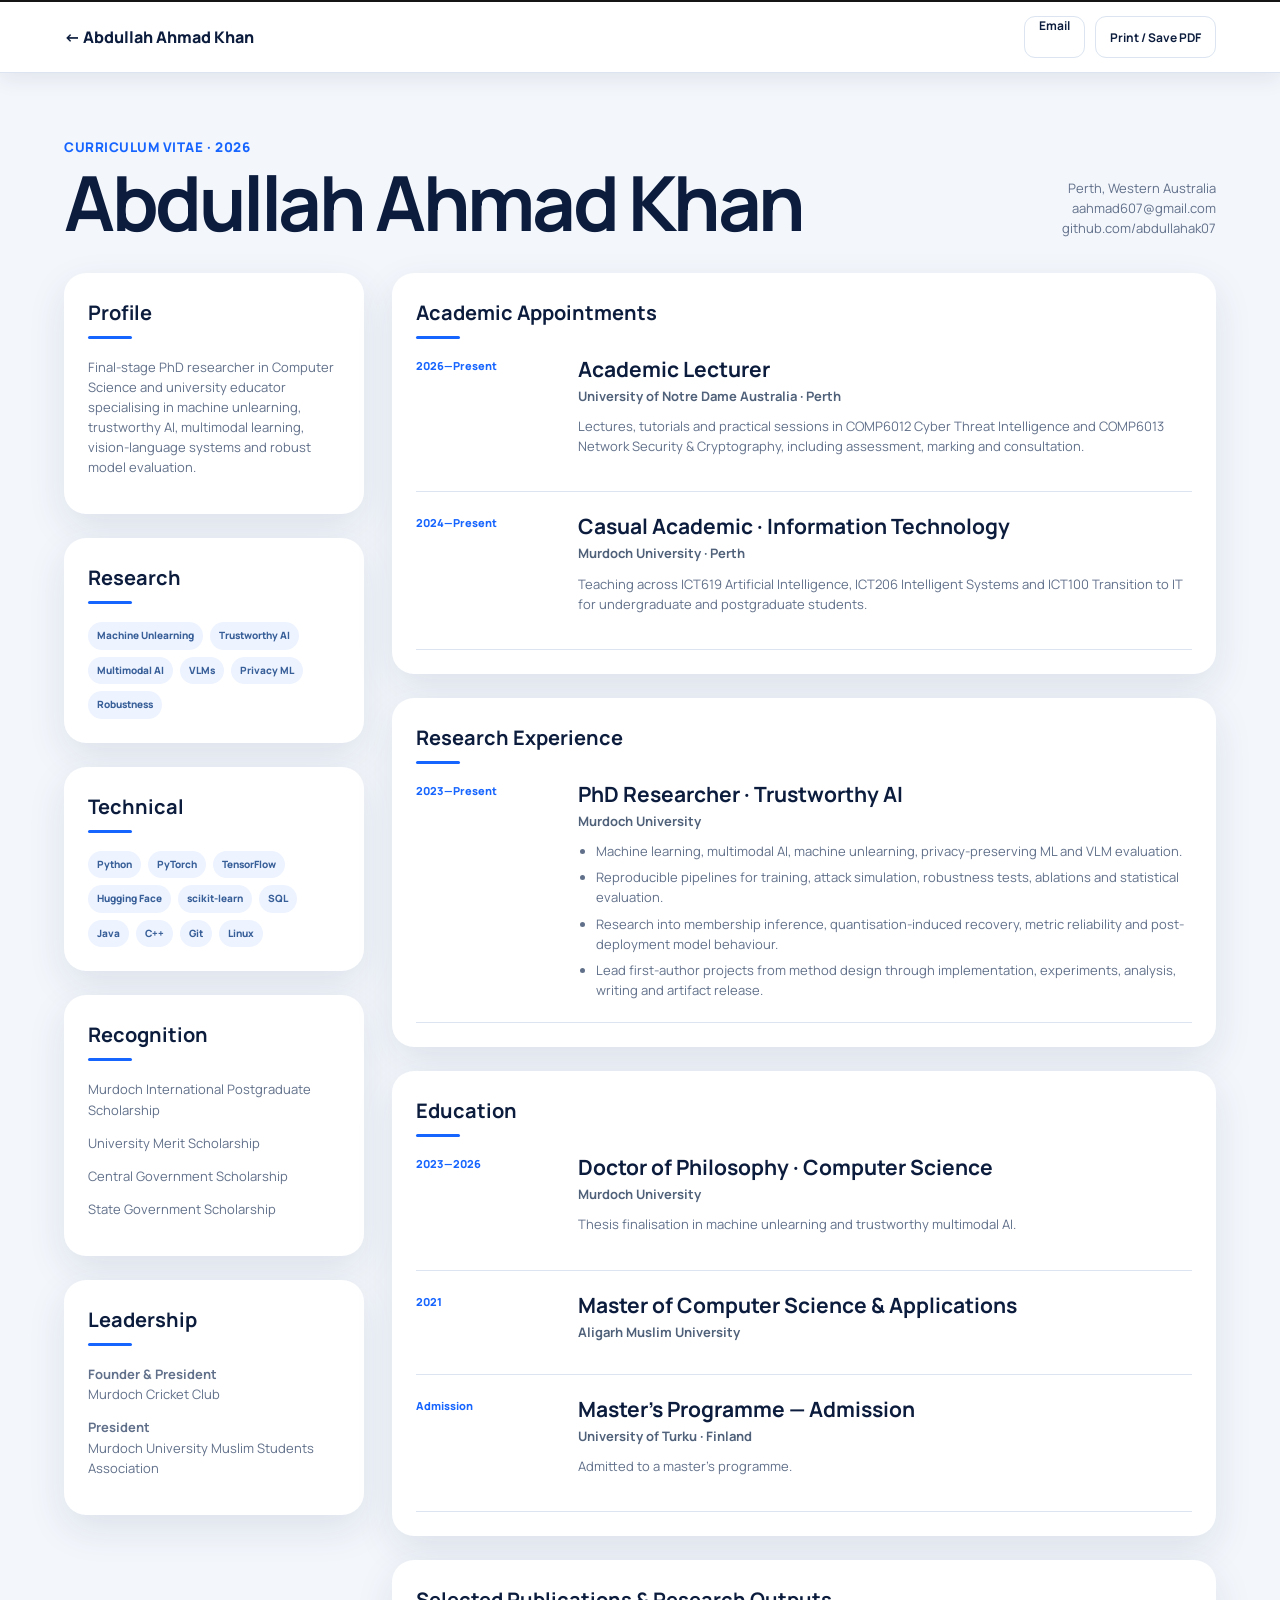
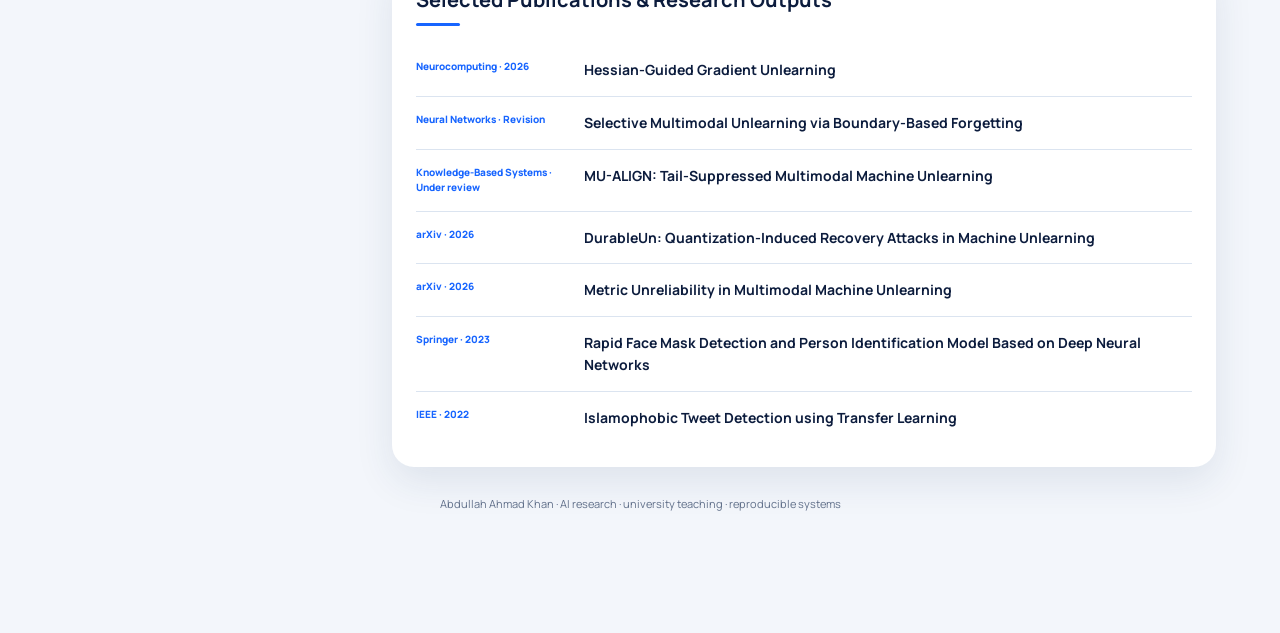
==== commit 58c68188: "Add University of Turku master's admission to CV" ====
--- a/cv.html
+++ b/cv.html
@@ -39,6 +39,7 @@
         <section class="card"><h2>Education</h2>
           <div class="item"><time>2023—2026</time><div><h3>Doctor of Philosophy · Computer Science</h3><h4>Murdoch University</h4><p>Thesis finalisation in machine unlearning and trustworthy multimodal AI.</p></div></div>
           <div class="item"><time>2021</time><div><h3>Master of Computer Science & Applications</h3><h4>Aligarh Muslim University</h4></div></div>
+          <div class="item"><time>Admission</time><div><h3>Master’s Programme — Admission</h3><h4>University of Turku · Finland</h4><p>Admitted to a master’s programme.</p></div></div>
         </section>
 
         <section class="card"><h2>Selected Publications & Research Outputs</h2>
